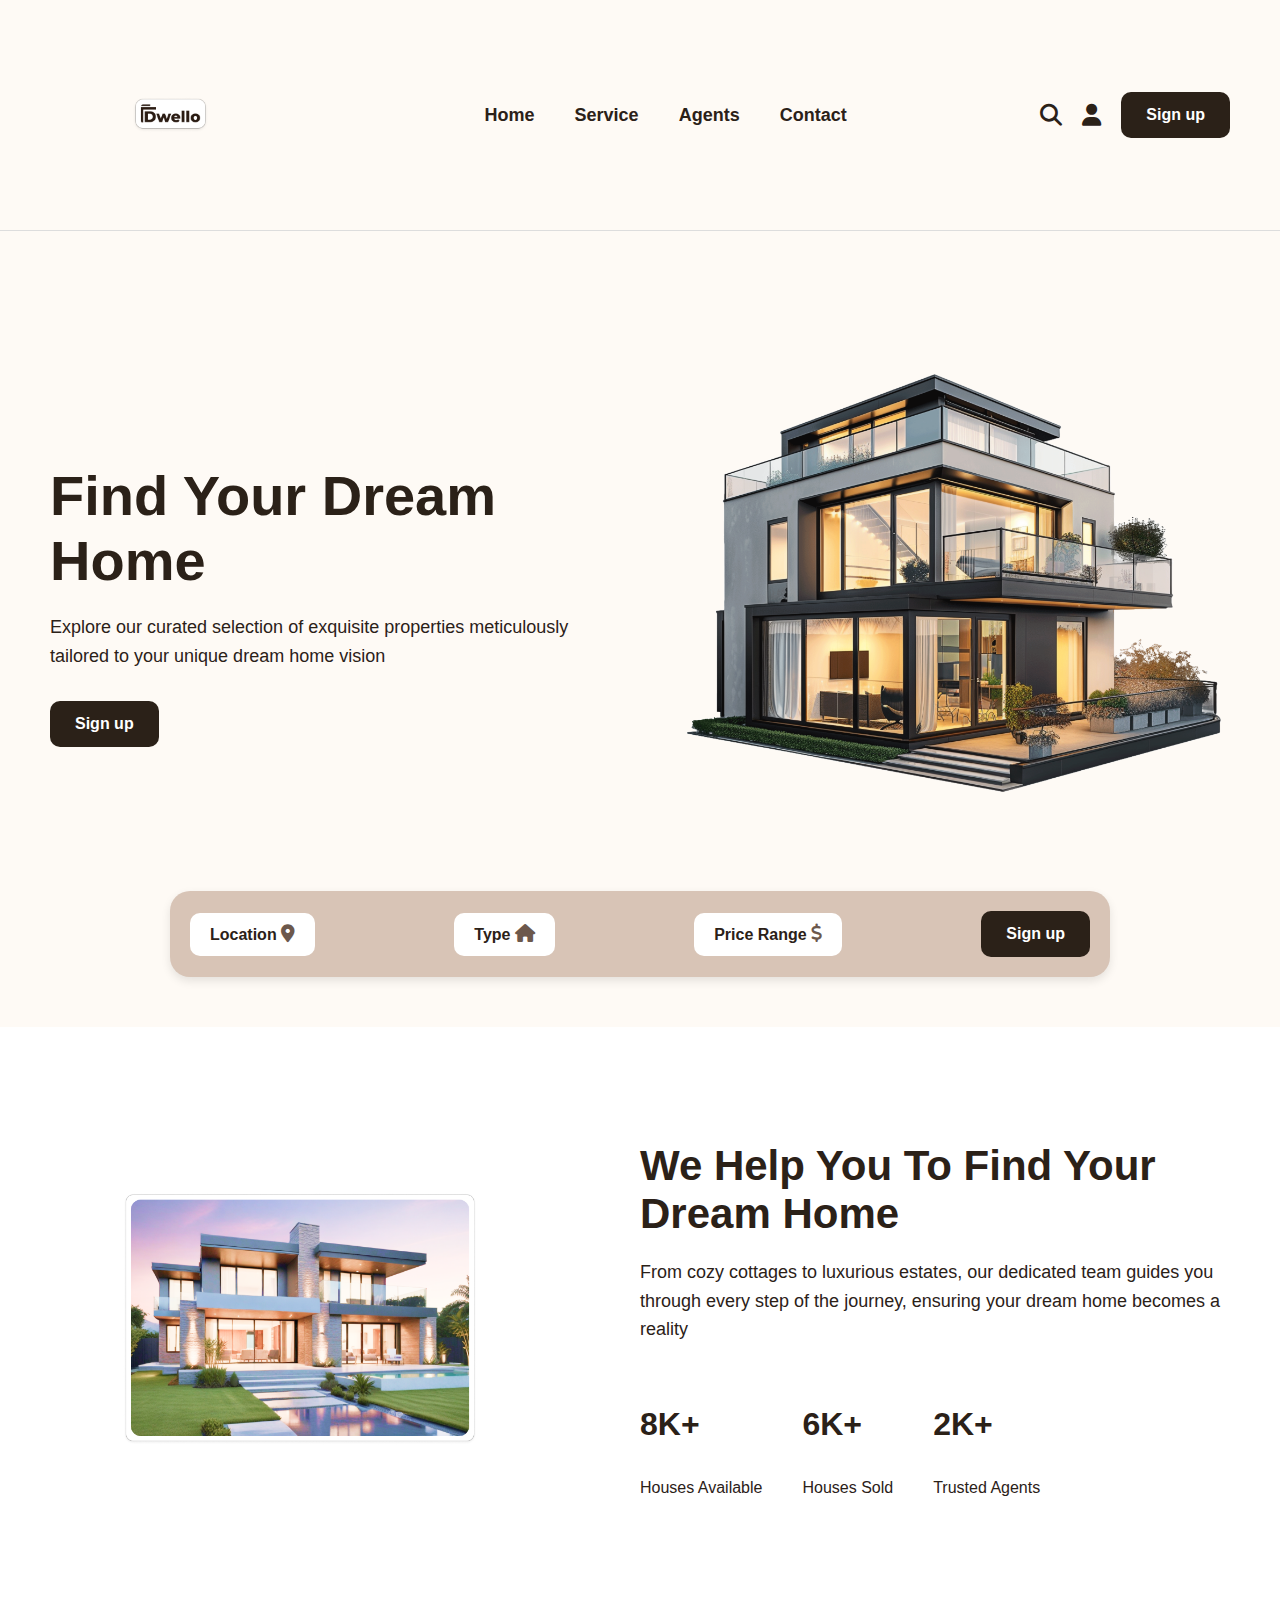
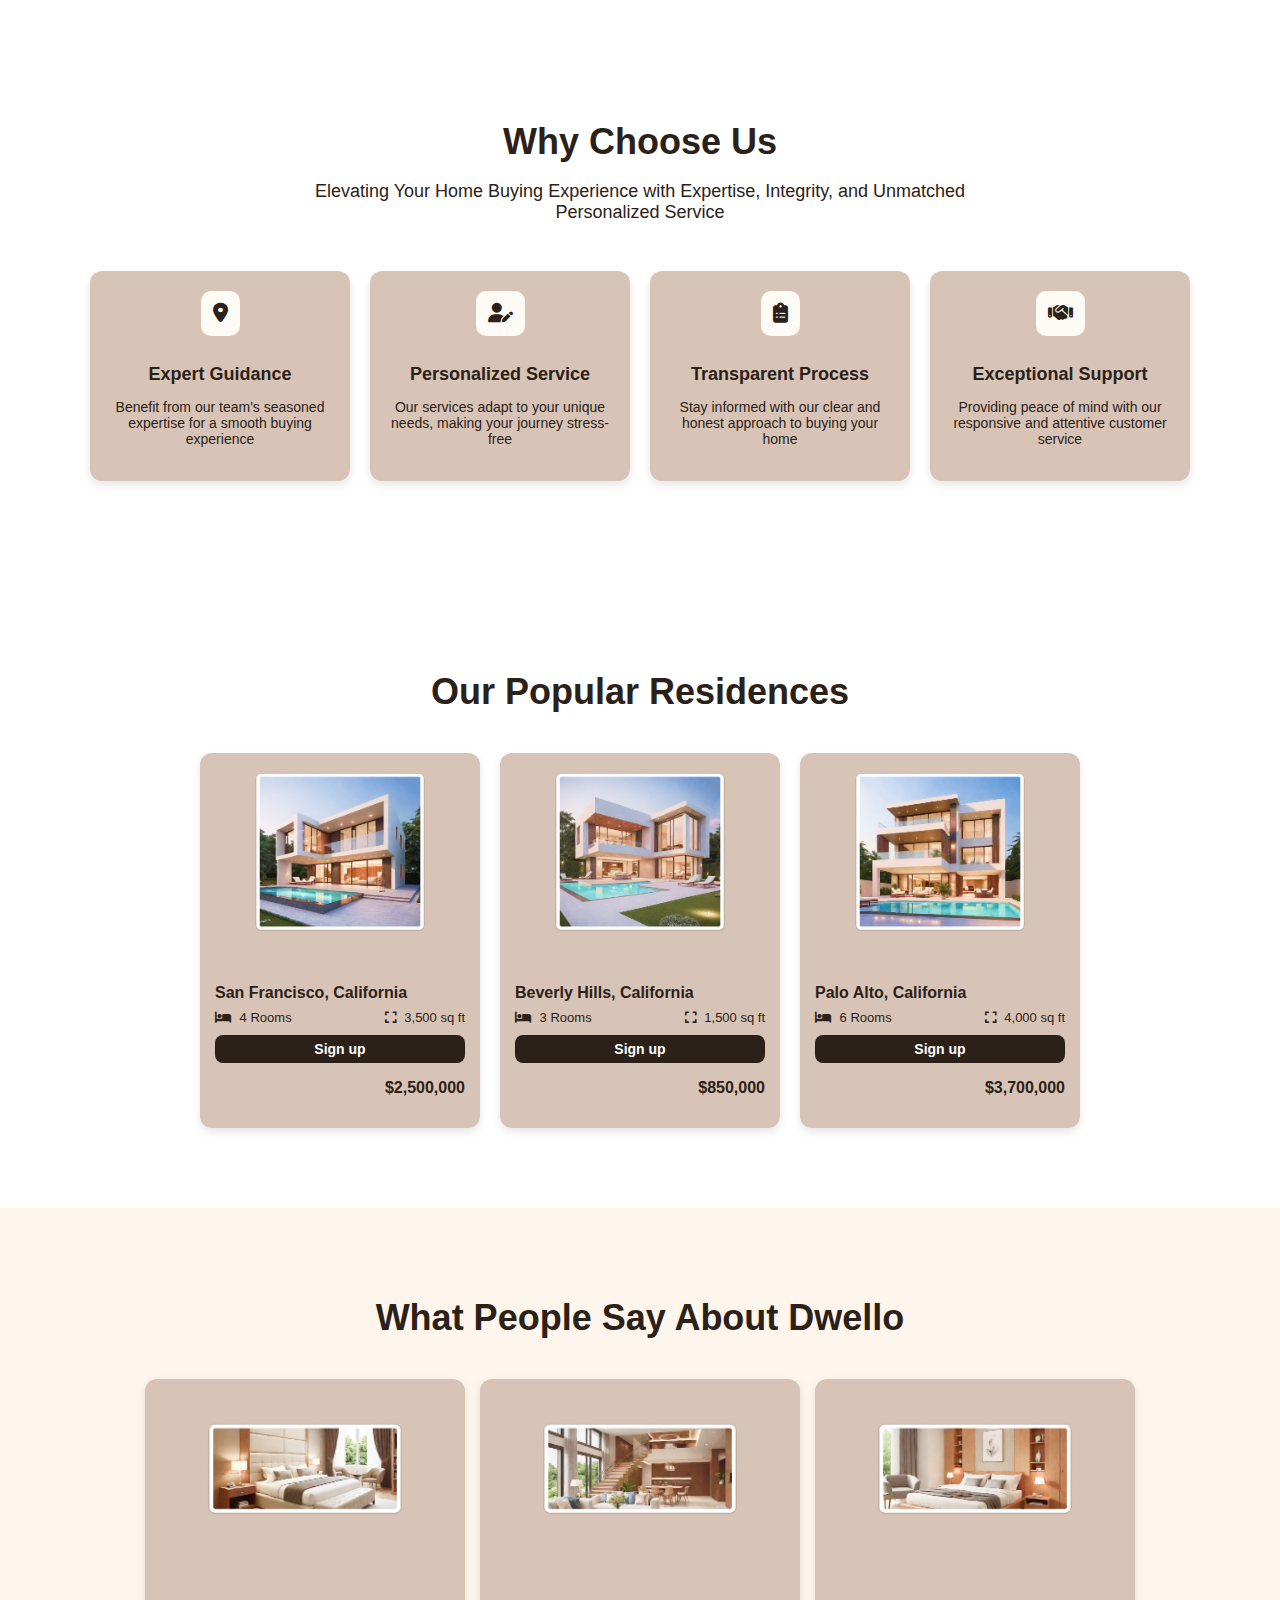
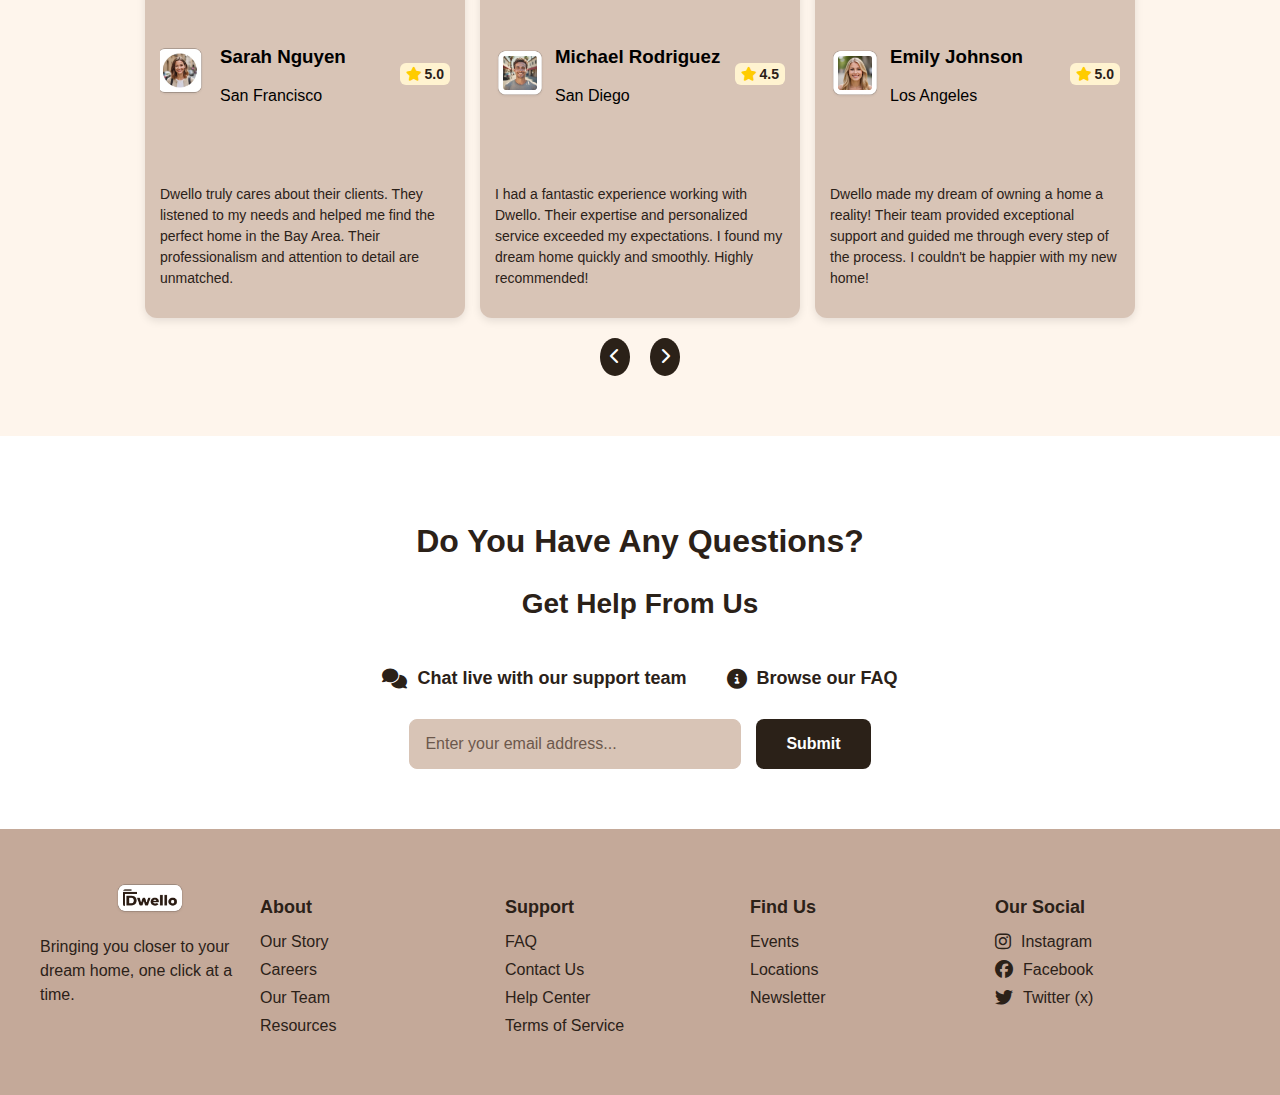
==== index.html @ 00303c0f "home page" ====
<!DOCTYPE html>
<html lang="en">
<head>
    <meta charset="UTF-8">
    <meta name="viewport" content="width=device-width, initial-scale=1.0">
    <title>MTM6201 Midterm</title>
    <link rel="stylesheet" href="css/main.css">
    <link rel="preconnect" href="https://fonts.googleapis.com">
    <link rel="preconnect" href="https://fonts.gstatic.com" crossorigin>
    <link rel="stylesheet" href="https://cdnjs.cloudflare.com/ajax/libs/font-awesome/6.4.2/css/all.min.css">
</head>
<body>

    <header class="header">
        <div class="container">
            <!-- 左侧 Logo -->
            <div class="logo">
                <img src="css/images/logo.png" alt="Dwello Logo">
            </div>

            <!-- 中间导航菜单 -->
            <nav class="nav">
                <ul>
                    <li><a href="#">Home</a></li>
                    <li><a href="#">Service</a></li>
                    <li><a href="#">Agents</a></li>
                    <li><a href="#">Contact</a></li>
                </ul>
            </nav>

            <!-- 右侧搜索、用户图标和按钮 -->
            <div class="header-icons">
                <i class="fas fa-search"></i>
                <i class="fas fa-user"></i>
                <button class="btn-signup">Sign up</button>
            </div>
        </div>
    </header>
    <main>
        <section class="hero">
            <div class="container">
                <!-- 左侧文本 -->
                <div class="hero-text">
                    <h1>Find Your Dream Home</h1>
                    <p>Explore our curated selection of exquisite properties meticulously tailored to your unique dream home vision</p>
                    <button class="btn-signup">Sign up</button>
                </div>
        
                <!-- 右侧图片 -->
                <div class="hero-image">
                    <img src="css/images/house.png" alt="Luxury House">
                </div>
            </div>
        </section>

        <section class="search-bar">
            <div class="container">
                <!-- 搜索输入框 -->
                <div class="search-input">
                    <span>Location <i class="fas fa-map-marker-alt"></i></span>
                </div>
                <div class="search-input">
                    <span>Type <i class="fas fa-home"></i></span>
                </div>
                <div class="search-input">
                    <span>Price Range <i class="fas fa-dollar-sign"></i></span>
                </div>
                <!-- 搜索按钮 -->
                <button class="btn-signup">Sign up</button>
            </div>
        </section>

        <section class="service">
            <div class="container">
                <!-- 左侧图片 -->
                <div class="service-image">
                    <img src="css/images/we help you.png" alt="Luxury House">
                </div>
        
                <!-- 右侧文本 -->
                <div class="service-text">
                    <h2>We Help You To Find Your Dream Home</h2>
                    <p>From cozy cottages to luxurious estates, our dedicated team guides you through every step of the journey, ensuring your dream home becomes a reality</p>
        
                    <!-- 统计数据 -->
                    <div class="stats">
                        <div class="stat">
                            <h3>8K+</h3>
                            <p>Houses Available</p>
                        </div>
                        <div class="stat">
                            <h3>6K+</h3>
                            <p>Houses Sold</p>
                        </div>
                        <div class="stat">
                            <h3>2K+</h3>
                            <p>Trusted Agents</p>
                        </div>
                    </div>
                </div>
            </div>
        </section>

        <section class="why-choose-us">
            <div class="container">
                <!-- 标题和描述 -->
                <div class="section-header">
                    <h2>Why Choose Us</h2>
                    <p>Elevating Your Home Buying Experience with Expertise, Integrity, and Unmatched Personalized Service</p>
                </div>
        
                <!-- 特色卡片区域 -->
                <div class="features">
                    <div class="feature-card">
                        <div class="icon">
                            <i class="fas fa-map-marker-alt"></i>
                        </div>
                        <h3>Expert Guidance</h3>
                        <p>Benefit from our team's seasoned expertise for a smooth buying experience</p>
                    </div>
        
                    <div class="feature-card">
                        <div class="icon">
                            <i class="fas fa-user-edit"></i>
                        </div>
                        <h3>Personalized Service</h3>
                        <p>Our services adapt to your unique needs, making your journey stress-free</p>
                    </div>
        
                    <div class="feature-card">
                        <div class="icon">
                            <i class="fas fa-clipboard-list"></i>
                        </div>
                        <h3>Transparent Process</h3>
                        <p>Stay informed with our clear and honest approach to buying your home</p>
                    </div>
        
                    <div class="feature-card">
                        <div class="icon">
                            <i class="fas fa-handshake"></i>
                        </div>
                        <h3>Exceptional Support</h3>
                        <p>Providing peace of mind with our responsive and attentive customer service</p>
                    </div>
                </div>
            </div>
        </section>

        <section class="popular-residences">
            <div class="container">
                <!-- 标题 -->
                <div class="section-header">
                    <h2>Our Popular Residences</h2>
                </div>
        
                <!-- 房源卡片区域 -->
                <div class="residence-grid">
                    <!-- 房源 1 -->
                    <div class="residence-card">
                        <img src="css/images/popular1.png" alt="San Francisco Home">
                        <div class="residence-info">
                            <h3>San Francisco, California</h3>
                            <div class="residence-details">
                                <span><i class="fas fa-bed"></i> 4 Rooms</span>
                                <span><i class="fas fa-expand"></i> 3,500 sq ft</span>
                            </div>
                            <button class="btn-signup">Sign up</button>
                            <p class="price">$2,500,000</p>
                        </div>
                    </div>
        
                    <!-- 房源 2 -->
                    <div class="residence-card">
                        <img src="css/images/popular2.png" alt="Beverly Hills Home">
                        <div class="residence-info">
                            <h3>Beverly Hills, California</h3>
                            <div class="residence-details">
                                <span><i class="fas fa-bed"></i> 3 Rooms</span>
                                <span><i class="fas fa-expand"></i> 1,500 sq ft</span>
                            </div>
                            <button class="btn-signup">Sign up</button>
                            <p class="price">$850,000</p>
                        </div>
                    </div>
        
                    <!-- 房源 3 -->
                    <div class="residence-card">
                        <img src="css/images/popular3.png" alt="Palo Alto Home">
                        <div class="residence-info">
                            <h3>Palo Alto, California</h3>
                            <div class="residence-details">
                                <span><i class="fas fa-bed"></i> 6 Rooms</span>
                                <span><i class="fas fa-expand"></i> 4,000 sq ft</span>
                            </div>
                            <button class="btn-signup">Sign up</button>
                            <p class="price">$3,700,000</p>
                        </div>
                    </div>
                </div>
            </div>
        </section>

        <section class="testimonials">
            <div class="container">
                <!-- 标题 -->
                <div class="section-header">
                    <h2>What People Say About Dwello</h2>
                </div>
        
                <!-- 评价轮播 -->
                <div class="testimonial-slider">
                    <!-- 评价 1 -->
                    <div class="testimonial-card">
                        <img class="testimonial-top-image" src="css/images/people say1.png" alt="Review Image 1">
                        <div class="testimonial-content">
                            <div class="user-info">
                                <img class="user-avatar" src="css/images/people1.jpg" alt="Sarah Nguyen">
                                <div class="user-details">
                                    <h3>Sarah Nguyen</h3>
                                    <p>San Francisco</p>
                                </div>
                                <div class="rating">
                                    <i class="fas fa-star"></i> <span>5.0</span>
                                </div>
                            </div>
                            <p class="testimonial-text">
                                Dwello truly cares about their clients. They listened to my needs and helped me find the perfect home in the Bay Area. Their professionalism and attention to detail are unmatched.
                            </p>
                        </div>
                    </div>
        
                    <!-- 评价 2 -->
                    <div class="testimonial-card">
                        <img class="testimonial-top-image" src="css/images/people say2.png" alt="Review Image 2">
                        <div class="testimonial-content">
                            <div class="user-info">
                                <img class="user-avatar" src="css/images/people2.png" alt="Michael Rodriguez">
                                <div class="user-details">
                                    <h3>Michael Rodriguez</h3>
                                    <p>San Diego</p>
                                </div>
                                <div class="rating">
                                    <i class="fas fa-star"></i> <span>4.5</span>
                                </div>
                            </div>
                            <p class="testimonial-text">
                                I had a fantastic experience working with Dwello. Their expertise and personalized service exceeded my expectations. I found my dream home quickly and smoothly. Highly recommended!
                            </p>
                        </div>
                    </div>
        
                    <!-- 评价 3 -->
                    <div class="testimonial-card">
                        <img class="testimonial-top-image" src="css/images/people say3.png" alt="Review Image 3">
                        <div class="testimonial-content">
                            <div class="user-info">
                                <img class="user-avatar" src="css/images/people3.png" alt="Emily Johnson">
                                <div class="user-details">
                                    <h3>Emily Johnson</h3>
                                    <p>Los Angeles</p>
                                </div>
                                <div class="rating">
                                    <i class="fas fa-star"></i> <span>5.0</span>
                                </div>
                            </div>
                            <p class="testimonial-text">
                                Dwello made my dream of owning a home a reality! Their team provided exceptional support and guided me through every step of the process. I couldn't be happier with my new home!
                            </p>
                        </div>
                    </div>
                </div>
        
                <!-- 轮播按钮 -->
                <div class="testimonial-controls">
                    <button class="prev"><i class="fas fa-chevron-left"></i></button>
                    <button class="next"><i class="fas fa-chevron-right"></i></button>
                </div>
            </div>
        </section>

        <section class="help-section">
            <div class="containerhelp">
                <!-- 标题 -->
                <div class="help-title">
                    <h2>Do You Have Any Questions?</h2>
                    <h3>Get Help From Us</h3>
                </div>
        
                <!-- 支持选项 -->
                <div class="support-options">
                    <div class="option">
                        <i class="fas fa-comments"></i>
                        <span>Chat live with our support team</span>
                    </div>
                    <div class="option">
                        <i class="fas fa-info-circle"></i>
                        <span>Browse our FAQ</span>
                    </div>
                </div>
        
                <!-- 电子邮件输入框 -->
                <div class="email-form">
                    <input type="email" placeholder="Enter your email address..." class="email-input">
                    <button class="btn-submit">Submit</button>
                </div>
            </div>
        </section>
    </main>

    <footer>
        <footer class="footer">
            <div class="container">
                <!-- 左侧 Logo 及描述 -->
                <div class="footer-logo">
                    <img src="css/images/logo.png" alt="Dwello Logo">
                    <p>Bringing you closer to your dream home, one click at a time.</p>
                </div>
        
                <!-- About -->
                <div class="footer-section">
                    <h3>About</h3>
                    <ul>
                        <li><a href="#">Our Story</a></li>
                        <li><a href="#">Careers</a></li>
                        <li><a href="#">Our Team</a></li>
                        <li><a href="#">Resources</a></li>
                    </ul>
                </div>
        
                <!-- Support -->
                <div class="footer-section">
                    <h3>Support</h3>
                    <ul>
                        <li><a href="#">FAQ</a></li>
                        <li><a href="#">Contact Us</a></li>
                        <li><a href="#">Help Center</a></li>
                        <li><a href="#">Terms of Service</a></li>
                    </ul>
                </div>
        
                <!-- Find Us -->
                <div class="footer-section">
                    <h3>Find Us</h3>
                    <ul>
                        <li><a href="#">Events</a></li>
                        <li><a href="#">Locations</a></li>
                        <li><a href="#">Newsletter</a></li>
                    </ul>
                </div>
        
                <!-- Our Social -->
                <div class="footer-section footer-social">
                    <h3>Our Social</h3>
                    <a href="#"><i class="fab fa-instagram"></i> Instagram</a>
                    <a href="#"><i class="fab fa-facebook"></i> Facebook</a>
                    <a href="#"><i class="fab fa-twitter"></i> Twitter (x)</a>
                </div>
            </div>
        </footer>
    </footer>
</body>
</html>
---- css/main.css ----
/* 全局样式 */
/* 全局 img 样式，适用于所有图片 */
img {
    display: block;       /* 让 img 变成块级元素，去除 inline 额外间距 */
    width: 100%;          /* 让图片充满父容器 */
    height: 100%;         /* 保持高度充满 */
    object-fit: cover;    /* 让图片填充整个区域，避免空白 */
    margin: 0;            /* 确保没有额外的外边距 */
    padding: 0;           /* 确保没有额外的内边距 */
    border: none;         /* 确保没有默认边框 */
}

body {
    font-family: 'Inter', sans-serif;
    margin: 0;
    padding: 0;
    background-color: #fefaf5;
}

/* 头部 */
.header {
    background-color: #fefaf5;
    padding: 15px 50px;
    display: flex;
    justify-content: center;
    align-items: center;
    border-bottom: 1px solid #ddd;
}

/* 容器 */
.container {
    width: 100%;
    max-width: 1200px;
    display: flex;
    justify-content: space-between;
    align-items: center;
}

/* Logo - 调大 */
.logo img {
    height: 200px;  /* 原来是 40px，现在加大 */
}

/* 导航栏 */
.nav ul {
    list-style: none;
    display: flex;
    gap: 40px; /* 增加间距 */
    padding: 0;
    margin: 0;
}

.nav ul li {
    display: inline;
}

.nav ul li a {
    text-decoration: none;
    color: #2b2118;
    font-weight: 600;
    font-size: 18px;
}

/* 右侧图标 */
.header-icons {
    display: flex;
    align-items: center;
    gap: 20px;
}

.header-icons i {
    font-size: 22px;  /* 增大图标 */
    color: #2b2118;
    cursor: pointer;
}

/* 注册按钮 */
.btn-signup {
    background-color: #2b2118;
    color: white;
    border: none;
    padding: 12px 25px; /* 调整大小 */
    font-size: 16px;
    font-weight: 600;
    border-radius: 10px;
    cursor: pointer;
}

.btn-signup:hover {
    background-color: #1a140f;
}

/* Hero Section */
.hero {
    background-color: #fefaf5; /* 背景色 */
    padding: 80px 50px;
    display: flex;
    justify-content: center;
    align-items: center;
}

/* 容器 */
.hero .container {
    display: flex;
    align-items: center;
    justify-content: space-between;
    max-width: 1200px;
    width: 100%;
}

/* 左侧文本 */
.hero-text {
    max-width: 45%;
}

.hero-text h1 {
    font-size: 56px;
    color: #2b2118;
    font-weight: bold;
    margin-bottom: 20px;
}

.hero-text p {
    font-size: 18px;
    color: #2b2118;
    margin-bottom: 30px;
    line-height: 1.6;
}

/* 按钮 */
.btn-signup {
    background-color: #2b2118;
    color: white;
    border: none;
    padding: 14px 30px;
    font-size: 18px;
    font-weight: 600;
    border-radius: 10px;
    cursor: pointer;
}

.btn-signup:hover {
    background-color: #1a140f;
}

/* 右侧图片 */
.hero-image img {
    max-width: 550px;
    height: auto;
}

/* 搜索栏 */
.search-bar {
    background-color: #d8c4b6; /* 浅棕色背景 */
    padding: 20px;
    border-radius: 20px;
    max-width: 900px;
    margin: -50px auto 50px; /* 让它浮在 Hero 之下 */
    display: flex;
    justify-content: center;
    align-items: center;
    gap: 20px;
    box-shadow: 0px 4px 10px rgba(0, 0, 0, 0.1);
}

/* 搜索框 */
.search-input {
    background-color: #fff;
    padding: 12px 20px;
    border-radius: 10px;
    font-size: 16px;
    font-weight: 600;
    color: #2b2118;
    display: flex;
    align-items: center;
    gap: 10px;
    cursor: pointer;
}

/* 搜索框内图标 */
.search-input i {
    color: #6c584c;
    font-size: 18px;
}

/* 搜索按钮 */
.btn-signup {
    background-color: #2b2118;
    color: white;
    border: none;
    padding: 14px 25px;
    font-size: 16px;
    font-weight: 600;
    border-radius: 10px;
    cursor: pointer;
}

.btn-signup:hover {
    background-color: #1a140f;
}

/* 服务区域 */
.service {
    background-color: #fff;
    padding: 80px 50px;
    display: flex;
    justify-content: center;
    align-items: center;
}

/* 容器 */
.service .container {
    display: flex;
    align-items: center;
    justify-content: space-between;
    max-width: 1200px;
    width: 100%;
}

/* 左侧图片 */
.service-image img {
    max-width: 500px;
    height: auto;
    border-radius: 15px;
}

/* 右侧文本 */
.service-text {
    max-width: 50%;
}

.service-text h2 {
    font-size: 42px;
    color: #2b2118;
    font-weight: bold;
    margin-bottom: 20px;
}

.service-text p {
    font-size: 18px;
    color: #2b2118;
    margin-bottom: 30px;
    line-height: 1.6;
}

/* 统计数据 */
.stats {
    display: flex;
    gap: 40px;
}

.stat h3 {
    font-size: 32px;
    color: #2b2118;
    font-weight: bold;
}

.stat p {
    font-size: 16px;
    color: #2b2118;
}

/* 为什么选择我们 */
.why-choose-us {
    background-color: #fff;
    padding: 80px 50px;
    text-align: center;
}

/* 容器 */
.why-choose-us .container {
    max-width: 1200px;
    margin: 0 auto;
    display: flex;
    flex-direction: column; /* 让标题和卡片垂直排列 */
    align-items: center;
}

/* 标题和描述 */
.section-header {
    max-width: 700px;
    margin-bottom: 40px;
}

.section-header h2 {
    font-size: 42px;
    color: #2b2118;
    font-weight: bold;
    margin-bottom: 10px;
}

.section-header p {
    font-size: 18px;
    color: #2b2118;
}

/* 特色卡片区域 */
.features {
    display: flex;
    justify-content: center;
    gap: 20px;
    flex-wrap: wrap;
    max-width: 100%;
}

/* 单个卡片 - **缩小尺寸** */
.feature-card {
    background-color: #d8c4b6;
    padding: 20px; /* 适当减少内边距 */
    border-radius: 12px;
    width: 220px; /* 缩小卡片宽度 */
    text-align: center;
    box-shadow: 0px 4px 10px rgba(0, 0, 0, 0.1);
}

/* 图标样式 */
.feature-card .icon {
    background-color: #fefaf5;
    padding: 12px; /* 适当减少图标背景的大小 */
    border-radius: 10px;
    display: inline-block;
    margin-bottom: 10px;
}

.feature-card .icon i {
    font-size: 20px; /* 适当减少图标大小 */
    color: #2b2118;
}

/* 文字样式 */
.feature-card h3 {
    font-size: 18px; /* 适当减少标题大小 */
    color: #2b2118;
    font-weight: bold;
    margin-bottom: 8px;
}

.feature-card p {
    font-size: 14px; /* 适当减少描述文字大小 */
    color: #2b2118;
}

/* 📌 响应式调整 */
@media (max-width: 1024px) {
    .features {
        justify-content: center;
    }

    .feature-card {
        width: 45%;
    }
}

@media (max-width: 768px) {
    .feature-card {
        width: 100%;
    }
}

/* 热门房源 */
.popular-residences {
    background-color: #fff;
    padding: 80px 50px;
    text-align: center;
}

/* 容器 - **确保标题和内容整体居中** */
.popular-residences .container {
    max-width: 1200px;
    margin: 0 auto;
    display: flex;
    flex-direction: column;
    align-items: center;
}

/* 标题 */
.section-header {
    width: 100%;
    text-align: center; /* **确保标题居中** */
    margin-bottom: 40px;
}

.section-header h2 {
    font-size: 42px;
    color: #2b2118;
    font-weight: bold;
}

/* 房源卡片区域 */
.residence-grid {
    display: flex;
    justify-content: center;
    gap: 20px; /* **减少间距** */
    flex-wrap: wrap;
}

/* 单个房源卡片 - **缩小尺寸** */
.residence-card {
    background-color: #d8c4b6;
    border-radius: 12px;
    overflow: hidden;
    width: 280px; /* **缩小整体尺寸** */
    text-align: left;
    box-shadow: 0px 4px 10px rgba(0, 0, 0, 0.1);
}

/* 图片 - **增加高度，让其占比更大** */
.residence-card img {
    width: 100%;
    height: 200px; /* **固定高度，确保大小一致** */
    object-fit: cover; /* **裁剪图片填充卡片** */
    display: block;
}

/* 信息部分 */
.residence-info {
    padding: 15px;
}

/* 房产标题 */
.residence-info h3 {
    font-size: 16px; /* **适当缩小标题** */
    font-weight: bold;
    color: #2b2118;
    margin-bottom: 8px;
}

/* 细节信息 */
.residence-details {
    display: flex;
    justify-content: space-between;
    font-size: 13px; /* **调整文本大小** */
    color: #2b2118;
    margin-bottom: 10px;
}

.residence-details i {
    margin-right: 5px;
}

/* "Sign Up" 按钮 */
.residence-card .btn-signup {
    background-color: #2b2118;
    color: white;
    border: none;
    padding: 6px 15px; /* **减少按钮大小** */
    font-size: 14px;
    font-weight: 600;
    border-radius: 8px;
    cursor: pointer;
    width: 100%;
    text-align: center;
    margin-bottom: 8px;
}

.residence-card .btn-signup:hover {
    background-color: #1a140f;
}

/* 价格 */
.price {
    font-size: 16px; /* **适当缩小字体** */
    font-weight: bold;
    color: #2b2118;
    text-align: right;
    margin-top: 8px;
}

/* 📌 响应式优化 */
@media (max-width: 1024px) {
    .residence-card {
        width: 45%; /* **调整为两列布局** */
    }
}

@media (max-width: 768px) {
    .residence-card {
        width: 100%; /* **小屏幕单列** */
    }
}

/* 客户评价部分 */
.testimonials {
    background-color: #fef5ec;
    padding: 60px 30px; /* **缩小 padding 让页面更紧凑** */
    text-align: center;
}

/* 容器 */
.testimonials .container {
    max-width: 1100px; /* **限制最大宽度** */
    margin: 0 auto;
    display: flex;
    flex-direction: column;
    align-items: center;
}

/* 标题 */
.section-header {
    width: 100%;
    text-align: center;
    margin-bottom: 30px;
}

.section-header h2 {
    font-size: 36px; /* **标题稍微缩小** */
    color: #2b2118;
    font-weight: bold;
}

/* 评价轮播 */
.testimonial-slider {
    display: flex;
    justify-content: center;
    gap: 15px; /* **卡片间距调整** */
    flex-wrap: wrap;
}

/* 单个评价卡片 */
.testimonial-card {
    background-color: #d8c4b6;
    border-radius: 12px;
    overflow: hidden;
    width: 320px; /* **卡片尺寸调整** */
    text-align: left;
    box-shadow: 0px 3px 8px rgba(0, 0, 0, 0.1);
    display: flex;
    flex-direction: column;
}

/* 顶部图片部分 */
.testimonial-top-image {
    width: 100%;
    height: 180px; /* **图片高度调整** */
    object-fit: cover;
    display: block;
}

/* 评价内容 */
.testimonial-content {
    padding: 15px;
}

/* 用户信息（头像+名字+评分） */
.user-info {
    display: flex;
    align-items: center;
    justify-content: space-between;
    gap: 10px;
    margin-bottom: 0px;
}

/* 用户头像 */
.user-info .user-avatar {
    width: 50px; /* **头像大小修正** */
    height: 200px;
    border-radius: 0%;
    object-fit: cover;
}

/* 用户详情（名字+城市） */
.user-details {
    flex-grow: 1;
}

/* 评分框 */
.rating {
    background-color: #fff3d0;
    border-radius: 6px;
    padding: 3px 6px;
    font-size: 14px;
    font-weight: bold;
    color: #2b2118;
    display: flex;
    align-items: center;
}

/* 评分星星 */
.rating i {
    color: #ffcc00;
    margin-right: 3px;
}

/* 评价文本 */
.testimonial-text {
    font-size: 14px;
    color: #2b2118;
    margin-top: 10px;
    line-height: 1.5;
}

/* 轮播按钮 */
.testimonial-controls {
    margin-top: 20px;
}

.testimonial-controls button {
    background-color: #2b2118;
    color: white;
    border: none;
    padding: 10px;
    font-size: 16px;
    border-radius: 50%;
    cursor: pointer;
    margin: 0 8px;
}

.testimonial-controls button:hover {
    background-color: #1a140f;
}

/* 整个部分的背景颜色 */
.help-section {
    background-color: #ffffff;
    padding: 60px 0;
    text-align: center;
    display: flex;
    justify-content: center;
}

/* 容器居中 */
.containerhelp {
    width: 100%;
    max-width: 800px;
    display: flex;
    flex-direction: column; /* 让所有元素垂直排列 */
    align-items: center;
}

/* 标题 */
.help-title {
    text-align: center;
    margin-bottom: 20px;
}

.help-title h2 {
    font-size: 32px;
    font-weight: bold;
    color: #2b2118;
    margin-bottom: 5px;
}

.help-title h3 {
    font-size: 28px;
    font-weight: bold;
    color: #2b2118;
}

/* 选项 - 聊天 & FAQ */
.support-options {
    display: flex;
    justify-content: center;
    gap: 40px;
    margin-bottom: 30px;
}

.option {
    display: flex;
    align-items: center;
    gap: 10px;
    font-size: 18px;
    font-weight: 600;
    color: #2b2118;
}

/* 图标 */
.option i {
    font-size: 20px;
    color: #2b2118;
}

/* 邮件输入框和提交按钮 */
.email-form {
    display: flex;
    justify-content: center;
    gap: 15px;
    width: 100%;
}

.email-input {
    padding: 15px;
    width: 300px;
    font-size: 16px;
    border: 1px solid #d8c4b6;
    background-color: #d8c4b6;
    border-radius: 8px;
    outline: none;
    color: #2b2118;
}

.email-input::placeholder {
    color: #6c584c;
}

/* 提交按钮 */
.btn-submit {
    background-color: #2b2118;
    color: white;
    font-size: 16px;
    font-weight: 600;
    padding: 15px 30px;
    border: none;
    border-radius: 8px;
    cursor: pointer;
}

.btn-submit:hover {
    background-color: #1a140f;
}

/* Footer 整体样式 */
.footer {
    background-color: #c4a999; /* 浅棕色背景 */
    padding: 50px 0;
}

/* Footer 内部容器 */
.footer .container {
    display: flex;
    justify-content: space-between;
    align-items: flex-start;
    max-width: 1200px;
    margin: 0 auto;
    flex-wrap: wrap; /* 允许小屏幕换行 */
}

/* Footer 左侧 Logo 部分 */
.footer-logo {
    max-width: 250px;
}

.footer-logo img {
    height: 40px;
    margin-bottom: 15px;
}

.footer-logo p {
    color: #2b2118;
    font-size: 16px;
    font-weight: 500;
    max-width: 220px;
    line-height: 1.5;
}

/* Footer 右侧四个部分 */
.footer-section {
    flex: 1;
    min-width: 180px; /* 避免太窄 */
}

.footer-section h3 {
    font-size: 18px;
    color: #2b2118;
    font-weight: bold;
    margin-bottom: 15px;
}

.footer-section ul {
    list-style: none;
    padding: 0;
    margin: 0;
}

.footer-section ul li {
    margin-bottom: 10px;
}

.footer-section ul li a {
    text-decoration: none;
    color: #2b2118;
    font-size: 16px;
    font-weight: 500;
    transition: color 0.3s;
}

.footer-section ul li a:hover {
    color: #1a140f;
}

/* 社交媒体部分 */
.footer-social {
    display: flex;
    flex-direction: column;
}

.footer-social a {
    display: flex;
    align-items: center;
    text-decoration: none;
    color: #2b2118;
    font-size: 16px;
    font-weight: 500;
    margin-bottom: 10px;
}

.footer-social a i {
    font-size: 18px;
    margin-right: 10px;
}
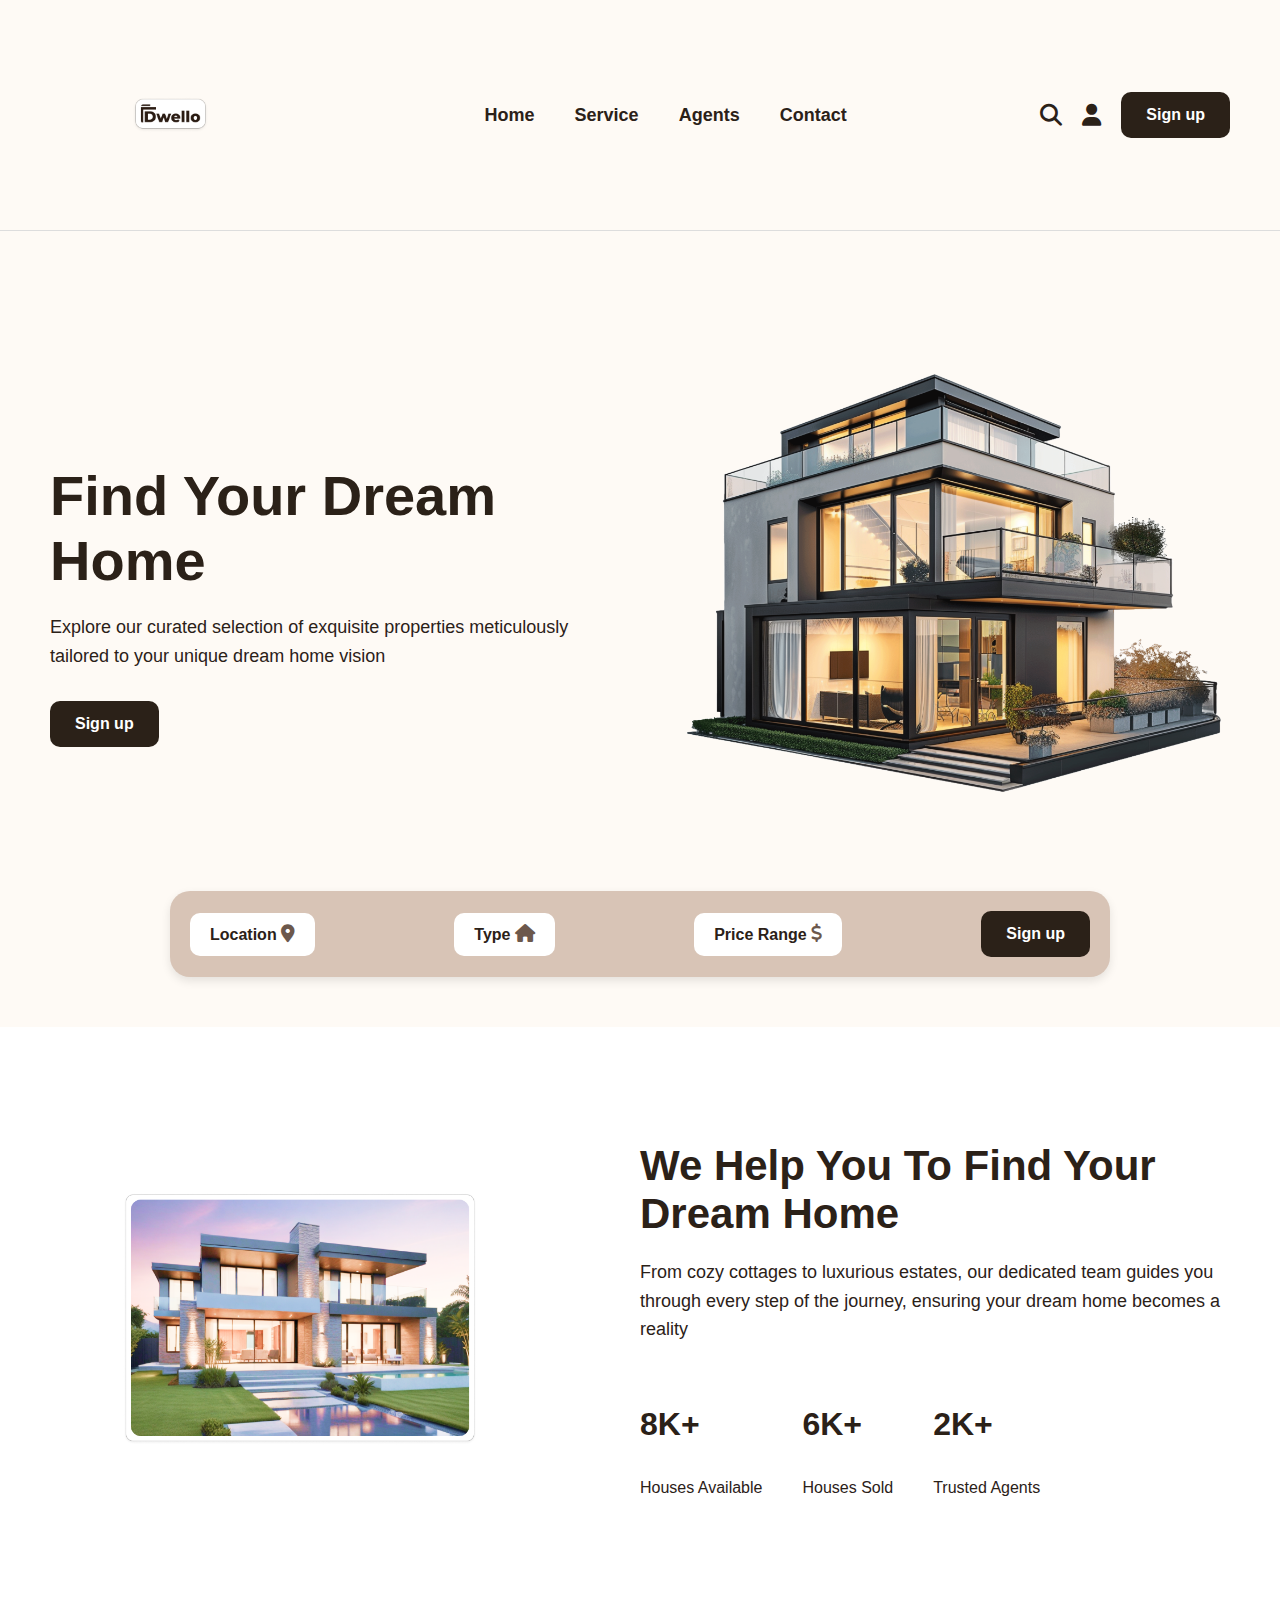
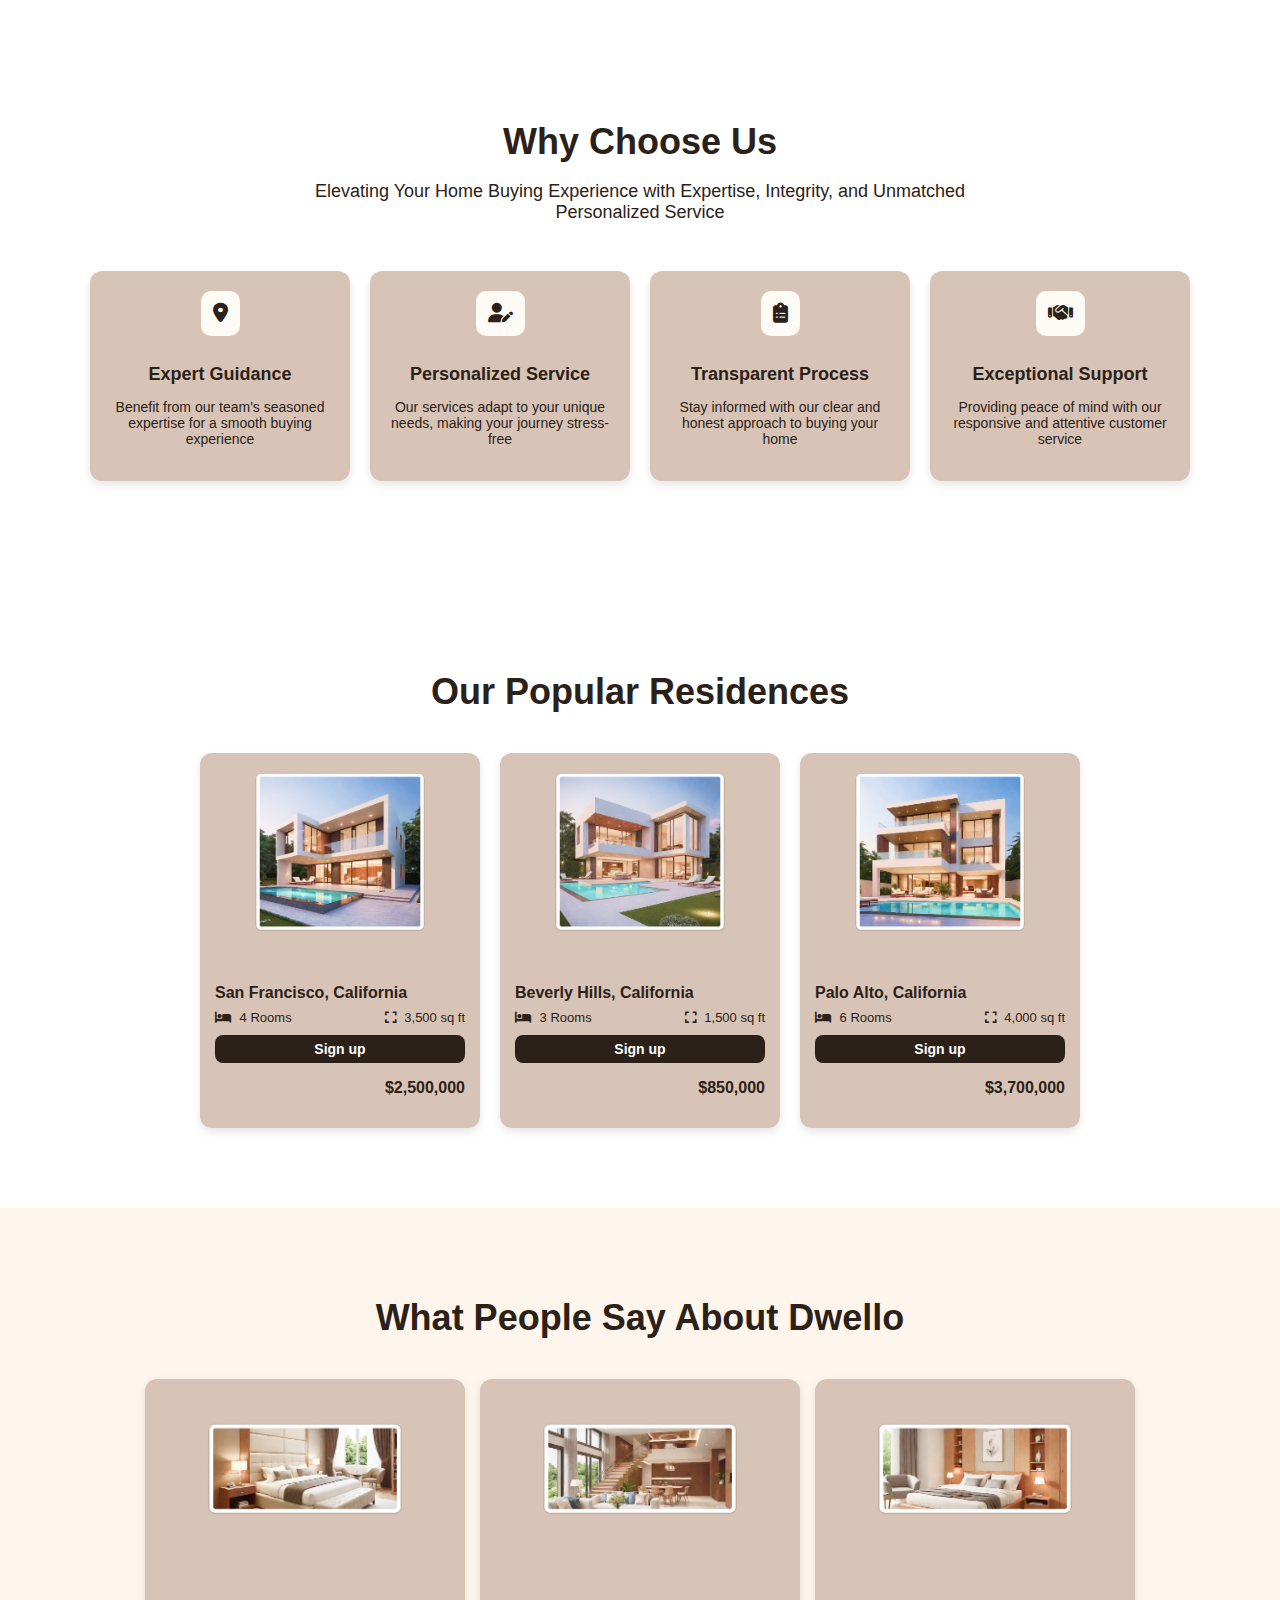
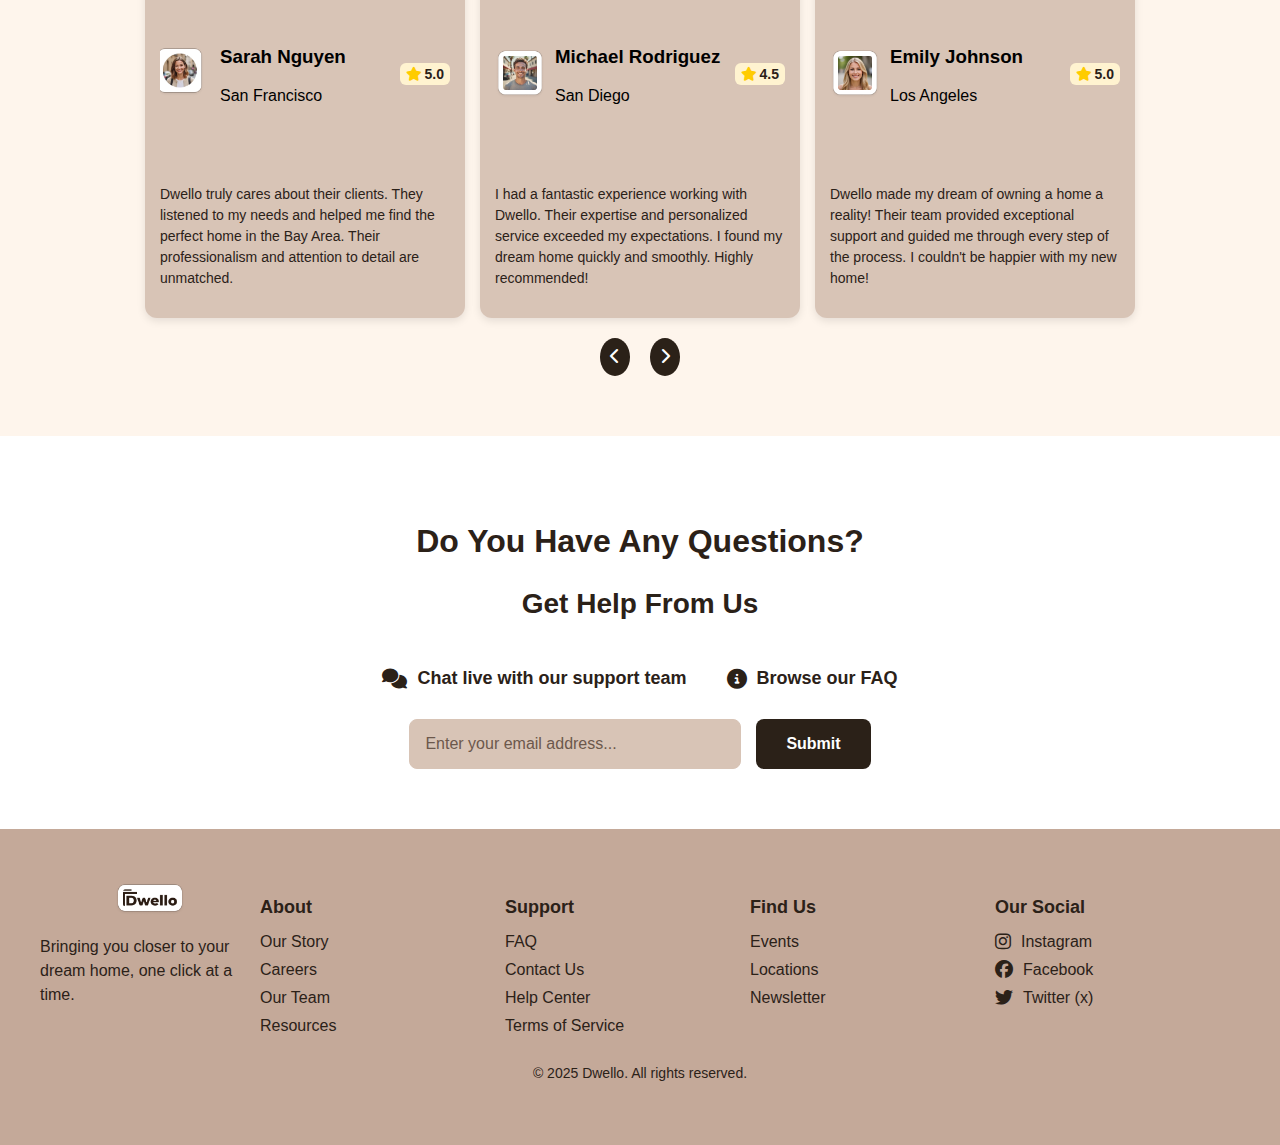
==== commit 78b3e9e3: "service and contact" ====
--- a/index.html
+++ b/index.html
@@ -21,10 +21,10 @@
             <!-- 中间导航菜单 -->
             <nav class="nav">
                 <ul>
-                    <li><a href="#">Home</a></li>
-                    <li><a href="#">Service</a></li>
+                    <li><a href="index.html">Home</a></li>
+                    <li><a href="services.html">Service</a></li>
                     <li><a href="#">Agents</a></li>
-                    <li><a href="#">Contact</a></li>
+                    <li><a href="contact.html">Contact</a></li>
                 </ul>
             </nav>
 
@@ -356,6 +356,7 @@
                     <a href="#"><i class="fab fa-twitter"></i> Twitter (x)</a>
                 </div>
             </div>
+            <p class="copyright">&copy; 2025 Dwello. All rights reserved.</p>
         </footer>
     </footer>
 </body>
--- a/css/main.css
+++ b/css/main.css
@@ -796,4 +796,236 @@
 .footer-social a i {
     font-size: 18px;
     margin-right: 10px;
+}
+
+/* Services 页面主容器 */
+.services-container {
+    text-align: center;
+    background-color: #fff;
+    max-width: 800px;
+    margin: 50px auto;
+    padding: 40px;
+    border-radius: 15px;
+    box-shadow: 0px 10px 20px rgba(0, 0, 0, 0.1);
+}
+
+/* 标题样式 */
+.services-container h2 {
+    font-size: 24px;
+    font-weight: bold;
+    color: #111;
+}
+
+.services-container h3 {
+    font-size: 22px;
+    font-weight: bold;
+    margin: 20px 0;
+    color: #666;
+}
+
+.services-container h3 span {
+    color: #4b30c3;
+}
+
+/* 服务网格 */
+.services-grid {
+    display: grid;
+    grid-template-columns: repeat(3, 1fr);
+    gap: 15px;
+    margin: 30px 0;
+}
+/* Services Icon 样式 */
+.service-icon img {
+    width: 120px; /* 根据你的设计调整 */
+    height: auto;
+    display: block;
+    margin: 0 auto;
+}
+
+.service-card {
+    background-color: #f8f8f8;
+    padding: 20px;
+    border-radius: 10px;
+    text-align: center;
+    font-size: 16px;
+    font-weight: 600;
+    color: #333;
+    box-shadow: 2px 2px 10px rgba(0, 0, 0, 0.05);
+    transition: transform 0.3s ease, box-shadow 0.3s ease, background-color 0.3s ease;
+}
+
+.service-card:hover {
+    background-color: #4b30c3; /* 悬停时变蓝 */
+    color: white;
+    transform: translateY(-5px); /* 轻微上浮效果 */
+    box-shadow: 5px 5px 15px rgba(0, 0, 0, 0.15);
+}
+
+
+
+/* 按钮样式 */
+.btn {
+    display: inline-block;
+    margin-top: 20px;
+    padding: 12px 25px;
+    font-size: 16px;
+    font-weight: 600;
+    text-decoration: none;
+    border-radius: 30px;
+    transition: all 0.3s ease;
+}
+
+.back-home {
+    background: #2b2118;
+    color: white;
+}
+
+.back-home:hover {
+    background: #1a140f;
+}
+
+.contact-btn {
+    background: #4b30c3;
+    color: white;
+}
+
+.contact-btn:hover {
+    background: #37208a;
+}
+
+.contact-btn i {
+    margin-right: 8px;
+}
+
+/* 响应式适配 */
+@media (max-width: 768px) {
+    .services-grid {
+        grid-template-columns: repeat(2, 1fr);
+    }
+}
+
+@media (max-width: 480px) {
+    .services-grid {
+        grid-template-columns: repeat(1, 1fr);
+    }
+}
+
+/* Contact 页面整体样式 */
+.contact {
+    padding: 80px 50px;
+    background-color: #fefaf5;
+    display: flex;
+    flex-direction: column;
+    align-items: center;
+}
+
+/* 标题部分 */
+.contact-header {
+    text-align: center;
+    margin-bottom: 40px;
+}
+
+.contact-header h2 {
+    font-size: 42px;
+    color: #2b2118;
+    font-weight: bold;
+}
+
+.contact-header p {
+    font-size: 18px;
+    color: #2b2118;
+    max-width: 600px;
+    margin: auto;
+    line-height: 1.5;
+}
+
+/* 🌍 联系方式 & 表单外层 */
+.contact-container {
+    display: flex;
+    justify-content: center;
+    align-items: flex-start;
+    gap: 80px;
+    max-width: 1000px;
+    width: 100%;
+    margin: auto;
+}
+
+/* 📍 联系信息部分 */
+.contact-info {
+    display: flex;
+    flex-direction: column;
+    align-items: center;
+    gap: 20px;
+    width: 50%;
+}
+
+/* 联系信息项 */
+.contact-info-item {
+    display: flex;
+    align-items: center;
+    gap: 10px;
+    font-size: 18px;
+    color: #2b2118;
+}
+
+/* 让图标更明显 */
+.contact-info-item i {
+    font-size: 22px;
+    color: #6c4cd2; 
+}
+
+/* 📧 联系表单部分 */
+.contact-form-container {
+    width: 50%;
+}
+
+/* 表单整体 */
+.contact-form {
+    background: white;
+    padding: 20px;
+    border-radius: 10px;
+    box-shadow: 0px 4px 10px rgba(0, 0, 0, 0.1);
+    width: 100%;
+}
+
+/* 输入框 */
+.contact-form input,
+.contact-form textarea {
+    width: 100%;
+    padding: 10px;
+    margin-bottom: 15px;
+    border: 1px solid #ddd;
+    border-radius: 8px;
+    font-size: 16px;
+}
+
+/* 文本框 */
+.contact-form textarea {
+    height: 100px;
+    resize: none;
+}
+
+/* 按钮 */
+.contact-form button {
+    width: 100%;
+    background-color: #2b2118;
+    color: white;
+    border: none;
+    padding: 12px;
+    font-size: 16px;
+    font-weight: bold;
+    border-radius: 8px;
+    cursor: pointer;
+    transition: background 0.3s ease;
+}
+
+.contact-form button:hover {
+    background-color: #1a140f;
+}
+
+.copyright {
+    text-align: center;
+    font-size: 14px;
+    color: #2b2118;
+    margin-top: 20px;
 }